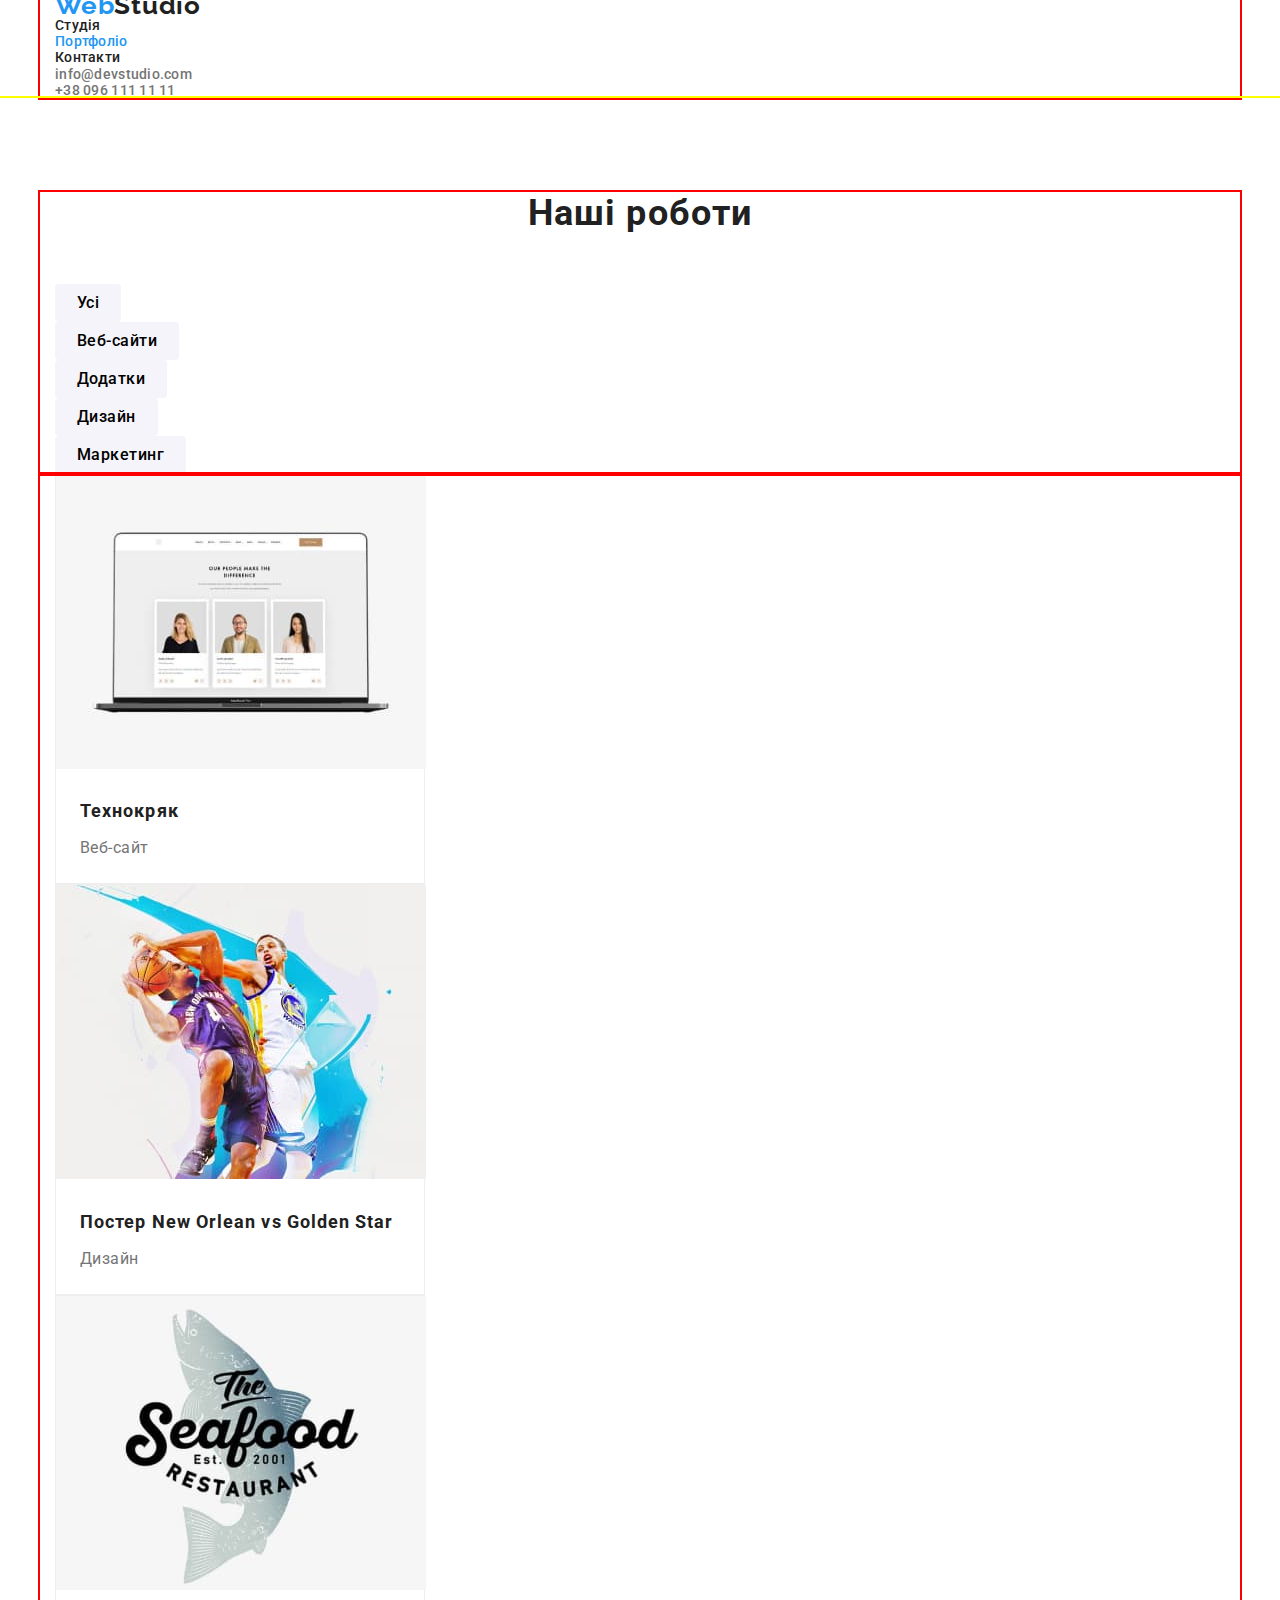
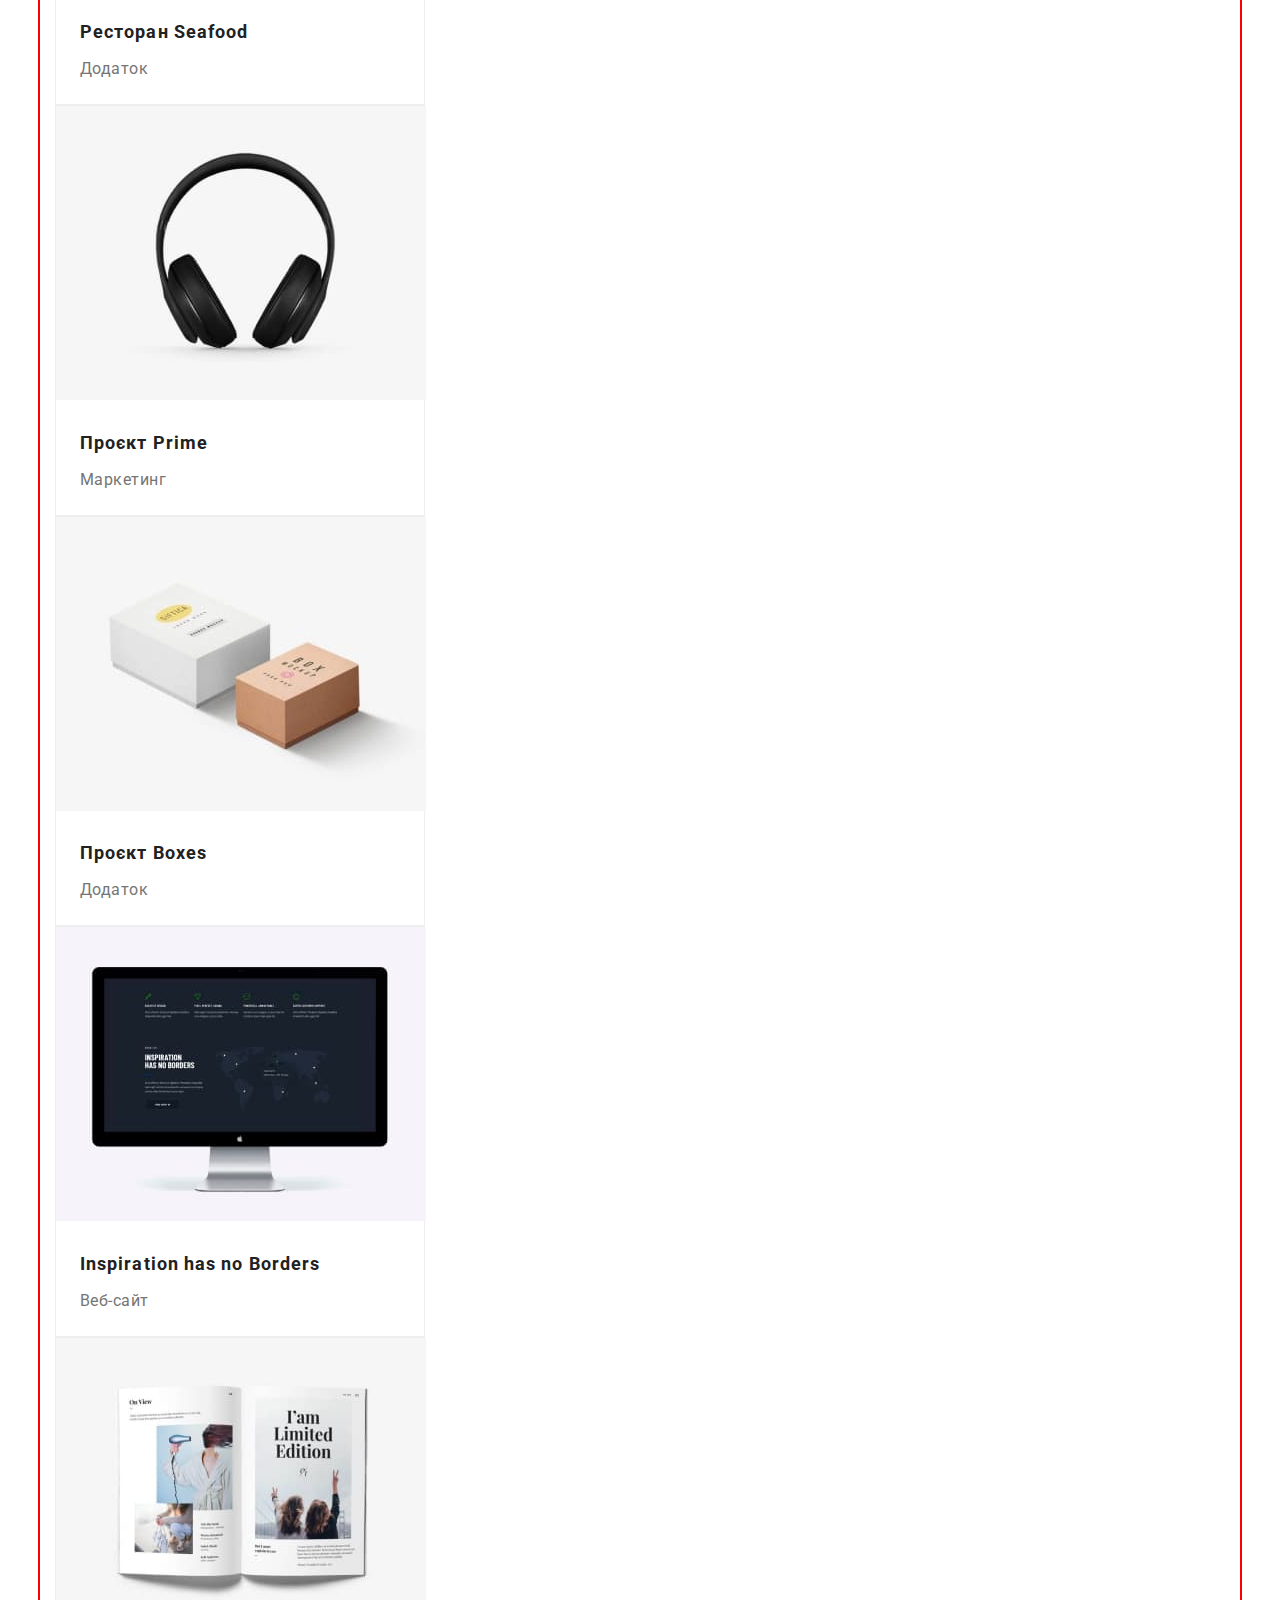
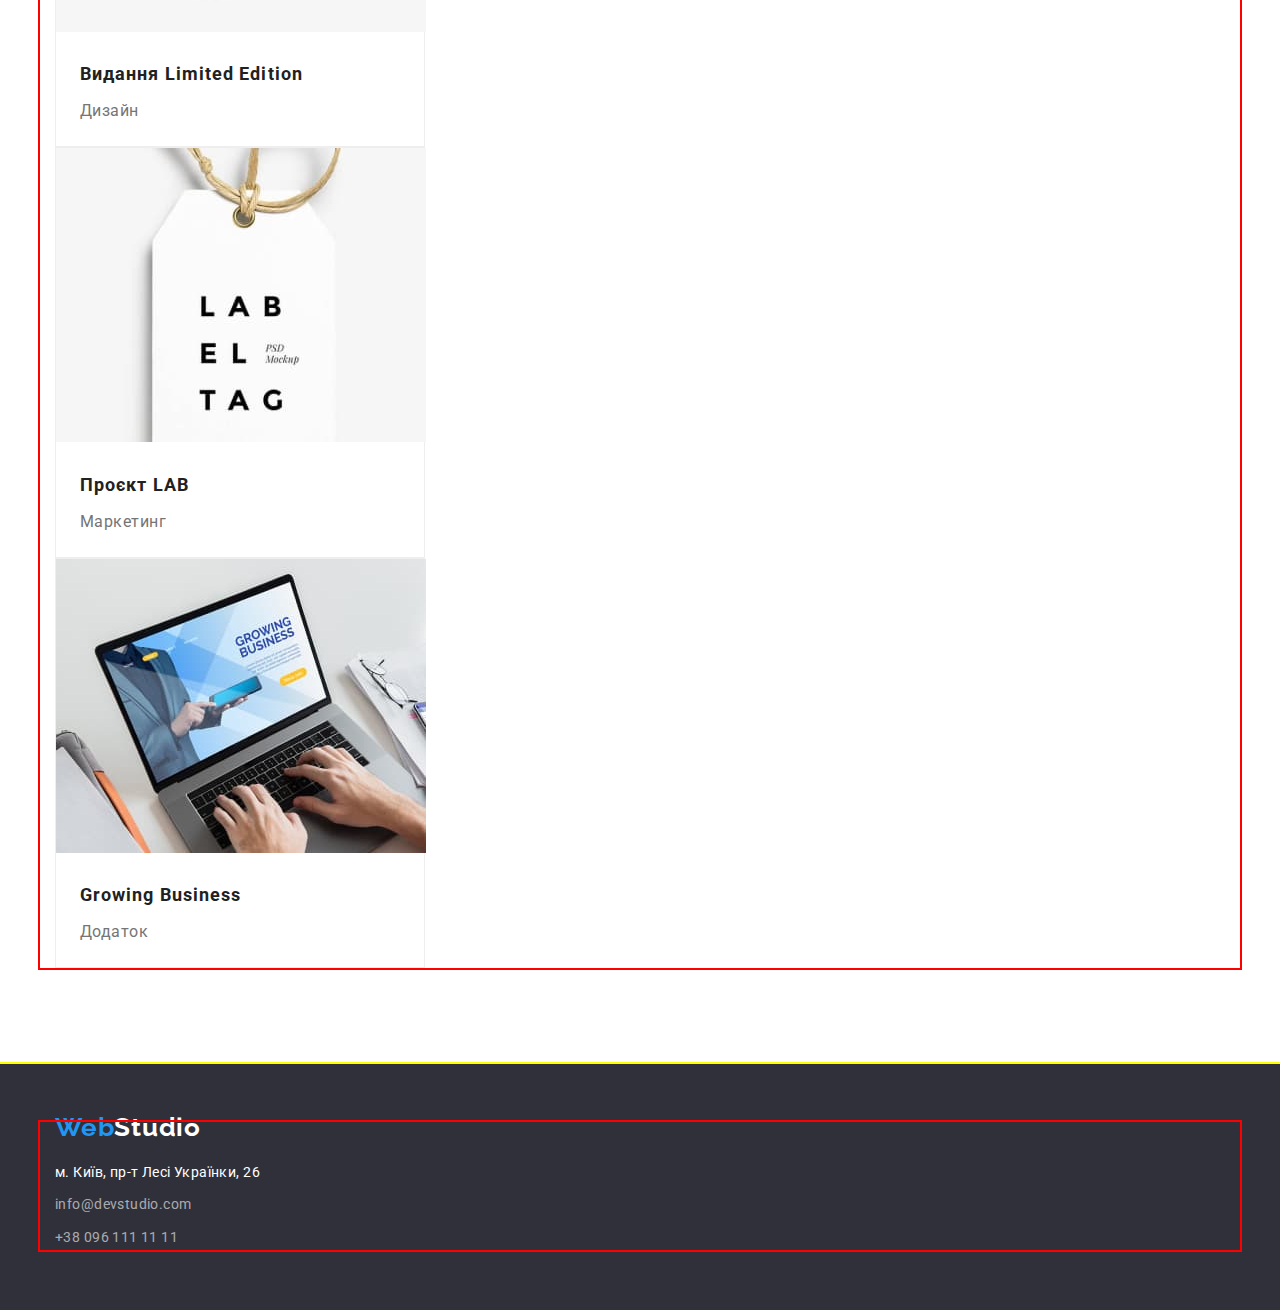
==== portfolio.html @ 29c3d132 "Задає властивості блокової моделі" ====
<!DOCTYPE html>
<html lang="en">
<head>
    <meta charset="UTF-8">
    <meta http-equiv="X-UA-Compatible" content="IE=edge">
    <meta name="viewport" content="width=device-width, initial-scale=1.0">
    <title>Портфолио</title>
    <link rel="preconnect" href="https://fonts.googleapis.com">
    <link rel="preconnect" href="https://fonts.gstatic.com" crossorigin>
    <link href="https://fonts.googleapis.com/css2?family=Raleway:wght@700&family=Roboto:wght@400;500;700;900&display=swap" rel="stylesheet">
    <link rel="stylesheet" href="https://cdn.jsdelivr.net/npm/modern-normalize@1.1.0/modern-normalize.min.css">
    <link rel="stylesheet" href="./css/styles.css">
</head>
<body>

    <!-- Хедер -->
    <header>
        <div class="container">
            <nav>
                <!-- Логоптип -->
                <a href="/" class="logo"><span>Web</span>Studio</a>
    
                <!-- Навігація сайту -->
                <ul class="list nav">
                    <li>
                        <a class="nav-link" href="./index.html">Студія</a>
                    </li>
                    <li>
                        <a class="nav-link current" href="./portfolio.html">Портфоліо</a>
                    </li>
                    <li>
                        <a class="nav-link" href="">Контакти</a>
                    </li>
                </ul>
            </nav>
    
            <!-- Контакти хедер -->
            <ul class="list contacts-header">
                <li>
                    <a class="contacts-link" href="mailto:info@devstudio.com">info@devstudio.com</a>
                </li>
                <li>
                    <a class="contacts-link" href="tel:+380961111111">+38 096 111 11 11</a>
                </li>
            </ul>
        </div>
    
    </header>

    <!-- Головний контент сторінки Портфоліо -->
    <main>
        <section class="section">
            <div class="container">
                <!-- Заголовок, сховати при оформленні -->
                <h1 class="secondary-title">Наші роботи</h1>
                
                <!-- Портфоліо фільтри -->
                <ul class="list portfolio-filters">
                    <li class="filters-item">
                        <button class="button" type="button">Усі</button>
                    </li>
                    <li class="filters-item">
                        <button class="button" type="button">Веб-сайти</button>
                    </li>
                    <li class="filters-item">
                        <button class="button" type="button">Додатки</button>
                    </li>
                    <li class="filters-item">
                        <button class="button" type="button">Дизайн</button>
                    </li>
                    <li class="filters-item">
                        <button class="button" type="button">Маркетинг</button>
                    </li>
                </ul>
            </div>
            
            <div class="container">
                <!-- Портфоліо -->
                <ul class="list portfolio">
                    <li class="item-portfolio">
                        <img src="./images/portfolio-1.jpg" alt="Екран макбук з відкритою сторінкою веб-сайту" width="370">
                        <h2 class="portfolio-title">Технокряк</h2>
                        <p class="portfolio-app">Веб-сайт</p>
                    </li>
                    <li class="item-portfolio">
                        <img src="./images/portfolio-2.jpg" alt="Два баскетболисти в боротьбі за м'яч" width="370">
                        <h2 class="portfolio-title">Постер New Orlean vs Golden Star</h2>
                        <p class="portfolio-app">Дизайн</p>
                    </li>
                    <li class="item-portfolio">
                        <img src="./images/portfolio-3.jpg" alt="Назва ресторану на фоні намальованої риби" width="370">
                        <h2 class="portfolio-title">Ресторан Seafood</h2>
                        <p class="portfolio-app">Додаток</p>
                    </li>
                    <li class="item-portfolio">
                        <img src="./images/portfolio-4.jpg" alt="Повнорозмірні навушники" width="370">
                        <h2 class="portfolio-title">Проєкт Prime</h2>
                        <p class="portfolio-app">Маркетинг</p>
                    </li>
                    <li class="item-portfolio">
                        <img src="./images/portfolio-5.jpg" alt="Дві пакувальні коробочки, одна біла, друга кольору крафтової бумаги"
                            width="370">
                        <h2 class="portfolio-title">Проєкт Boxes</h2>
                        <p class="portfolio-app">Додаток</p>
                    </li>
                    <li class="item-portfolio">
                        <img src="./images/portfolio-6.jpg" alt="Монітор Apple з відкритою сторінкою сайту" width="370">
                        <h2 class="portfolio-title">Inspiration has no Borders</h2>
                        <p class="portfolio-app">Веб-сайт</p>
                    </li>
                    <li class="item-portfolio">
                        <img src="./images/portfolio-7.jpg" alt="Розворот журналу" width="370">
                        <h2 class="portfolio-title">Видання Limited Edition</h2>
                        <p class="portfolio-app">Дизайн</p>
                    </li>
                    <li class="item-portfolio">
                        <img src="./images/portfolio-8.jpg" alt="Бирка крупним планом з назвою проекту" width="370">
                        <h2 class="portfolio-title">Проєкт LAB</h2>
                        <p class="portfolio-app">Маркетинг</p>
                    </li>
                    <li class="item-portfolio">
                        <img src="./images/portfolio-9.jpg" alt="Людина працює за ноутбуком з відкритим додатком" width="370">
                        <h2 class="portfolio-title">Growing Business</h2>
                        <p class="portfolio-app">Додаток</p>
                    </li>
                </ul>
            </div>
        </section>
        
    </main>

    <!-- Футер -->
    <footer class="footer">
        <div class="container">
            <!-- Логоптип -->
            <a href="./index.html" class="logo"><span>Web</span>Studio</a>
    
            <!-- Контакты футер -->
            <address class="contacts-footer">
                <ul class="list">
                    <li>
                        <a class="contacts-link map" href="https://goo.gl/maps/qfrqZfhQBMbcRvhk7" target="_blank"
                            rel="noreferrer noopener nofollow">м. Київ, пр-т Лесі Українки, 26</a>
                    </li>
                    <li>
                        <a class="contacts-link mail" href="mailto:info@devstudio.com">info@devstudio.com</a>
                    </li>
                    <li>
                        <a class="contacts-link" href="tel:+380961111111">+38 096 111 11 11</a>
                    </li>
                </ul>
            </address>
        </div>
    </footer>

    
    
</body>
</html>
---- css/styles.css ----
:root{
    --main-text-color: #212121;
    --secondary-text-color: #757575;
    --link-color: #2196F3;
    --main-white-color: #FFFFFF;
    --background-gray: #F5F4FA; 
}

body{
    color: var(--main-text-color);
    font-family: 'Roboto', sans-serif;
}

.list{
    margin-top: 0;
    margin-bottom: 0;
    padding: 0;
    list-style-type: none;
}

/* Хедер */
.container{
    outline: 2px solid red;

    margin: 0 auto;
    width: 1200px;
    padding: 0 15px;
}

/* Логотип */
.logo{
    color: var(--main-text-color);
    text-decoration: none;
    font-family: 'Raleway';
    font-weight: 700;
    font-size: 26px;
    line-height: 1.19px;
    letter-spacing: 0.03em;
}
.logo>span{
    color: var(--link-color);
}

/* Навігація */
.nav{
    font-weight: 500;
    font-size: 14px;
    line-height: 1.14;
    letter-spacing: 0.02em;
}
.nav-link{
    color: var(--main-text-color);
    text-decoration: none;
}
.nav-link:hover, .nav-link:focus{
    color: var(--link-color);
}
.nav-link.current{
    color: var(--link-color);
}

/* Контакти хедер */
.contacts-header{
    font-weight: 500;
    font-size: 14px;
    line-height: 16px;
    letter-spacing: 0.02em;
}
.contacts-header .contacts-link{
    text-decoration: none;
    color: var(--secondary-text-color);
}

/* Головний контент */
/* Герой */
.section{
    outline: 2px solid yellow;

    padding-top: 94px;
    padding-bottom: 94px;
}
.section.hero{
    text-align: center;
}
.hero-title{
    color: var(--main-white-color);
    background-color: #2F303A;
    font-weight: 900;
    font-size: 44px;
    line-height: 1.36x;
    letter-spacing: 0.06em;
    text-transform: uppercase;

    width: 696px;
    margin: 0 auto 30px;
}
.button{
    background-color: var(--background-gray);
    cursor: pointer;
    border-radius: 4px;
    border: none;
}
.button:hover, .button:focus{
    color: var(--main-white-color);
    background-color: var(--link-color);
}
.hero .button{
    font-weight: 700;
    font-size: 16px;
    line-height: 1.88;
    letter-spacing: 0.06em;

    padding: 10px 32px;
}

/* Наші переваги */

.benefits-title{
    font-size: 14px;
    line-height: 1.14;
    letter-spacing: 0.03em;
    text-transform: uppercase;

    margin: 0 0 10px;
}
.benefits-text{
    color: var(--secondary-text-color);
    font-size: 14px;
    line-height: 1.71;
    letter-spacing: 0.03em;

    margin: 0;
}

/* Чим ми займаємося */
.section.works{
    padding-top: 0;
}

.secondary-title{
    font-size: 36px;
    line-height: 1.17;
    text-align: center;
    letter-spacing: 0.03em;

    margin: 0 0 50px;
}
.item.work{
    padding-bottom: 0;
}

/* Команда */
.section.team{
    text-align: center;
    background-color: var(--background-gray);
}
.item.member{
    background: var(--main-white-color);
    box-shadow: 0px 1px 3px rgba(0, 0, 0, 0.12), 0px 1px 1px rgba(0, 0, 0, 0.14), 0px 2px 1px rgb(0, 0, 0, 0.2);
    border-radius: 0px 0px 4px 4px;
    width: 270px;

    padding-bottom: 30px;
}
.member-foto{
    margin-bottom: 30px;
}

.member-name{
    font-weight: 500;
    font-size: 16px;
    line-height: 1.19;
    letter-spacing: 0.03em;

    margin-top: 0;
    margin-bottom: 10px;
}
.member-profession{
    color: var(--secondary-text-color);
    font-size: 16px;
    line-height: 1.19;
    letter-spacing: 0.03em;

    margin: 0;
}

/* Футер */
.footer{
    background-color: #2F303A;

    padding-top: 60px;
    padding-bottom: 60px;
}
.footer .logo{
    color: var(--main-white-color);
}

/* Контакти футер */
.contacts-footer{
    font-style: normal;
    
    margin-top: 20px;
}
.contacts-footer .contacts-link{
    text-decoration: none;
    color: rgba(255, 255, 255, 0.6);
    font-size: 14px;
    line-height: 1.71;
    letter-spacing: 0.03em;  
}
.contacts-link:hover, .contacts-link:focus {
    color: var(--link-color);
}
.contacts-link.map{
    color: var(--main-white-color);
    font-size: 14px;
    line-height: 1.71;
    letter-spacing: 0.03em;
}
.map:hover, .map:focus{
    color: var(--link-color);
}
.contacts-link.mail{
    display: inline-block;
    margin-top: 9px;
    margin-bottom: 9px;
}

/* Портфоліо */
.portfolio-filters .button{
    font-weight: 500;
    font-size: 16px;
    line-height: 1.62;
    letter-spacing: 0.03em;
    padding: 6px 22px;
}
.item-portfolio{
    border: 1px solid #EEEEEE;
    width: 370px;

    padding-bottom: 20px;
}
.item-portfolio>img{
    margin-bottom: 20px;
}

.portfolio-title{
    font-size: 18px;
    line-height: 2.0;
    letter-spacing: 0.06em;

    margin: 0 0 4px 0;
    padding: 0 24px;
}
.portfolio-app{
    color: var(--secondary-text-color);
    font-size: 16px;
    line-height: 1.88;
    letter-spacing: 0.03em;

    margin: 0;
    padding: 0 24px;
}
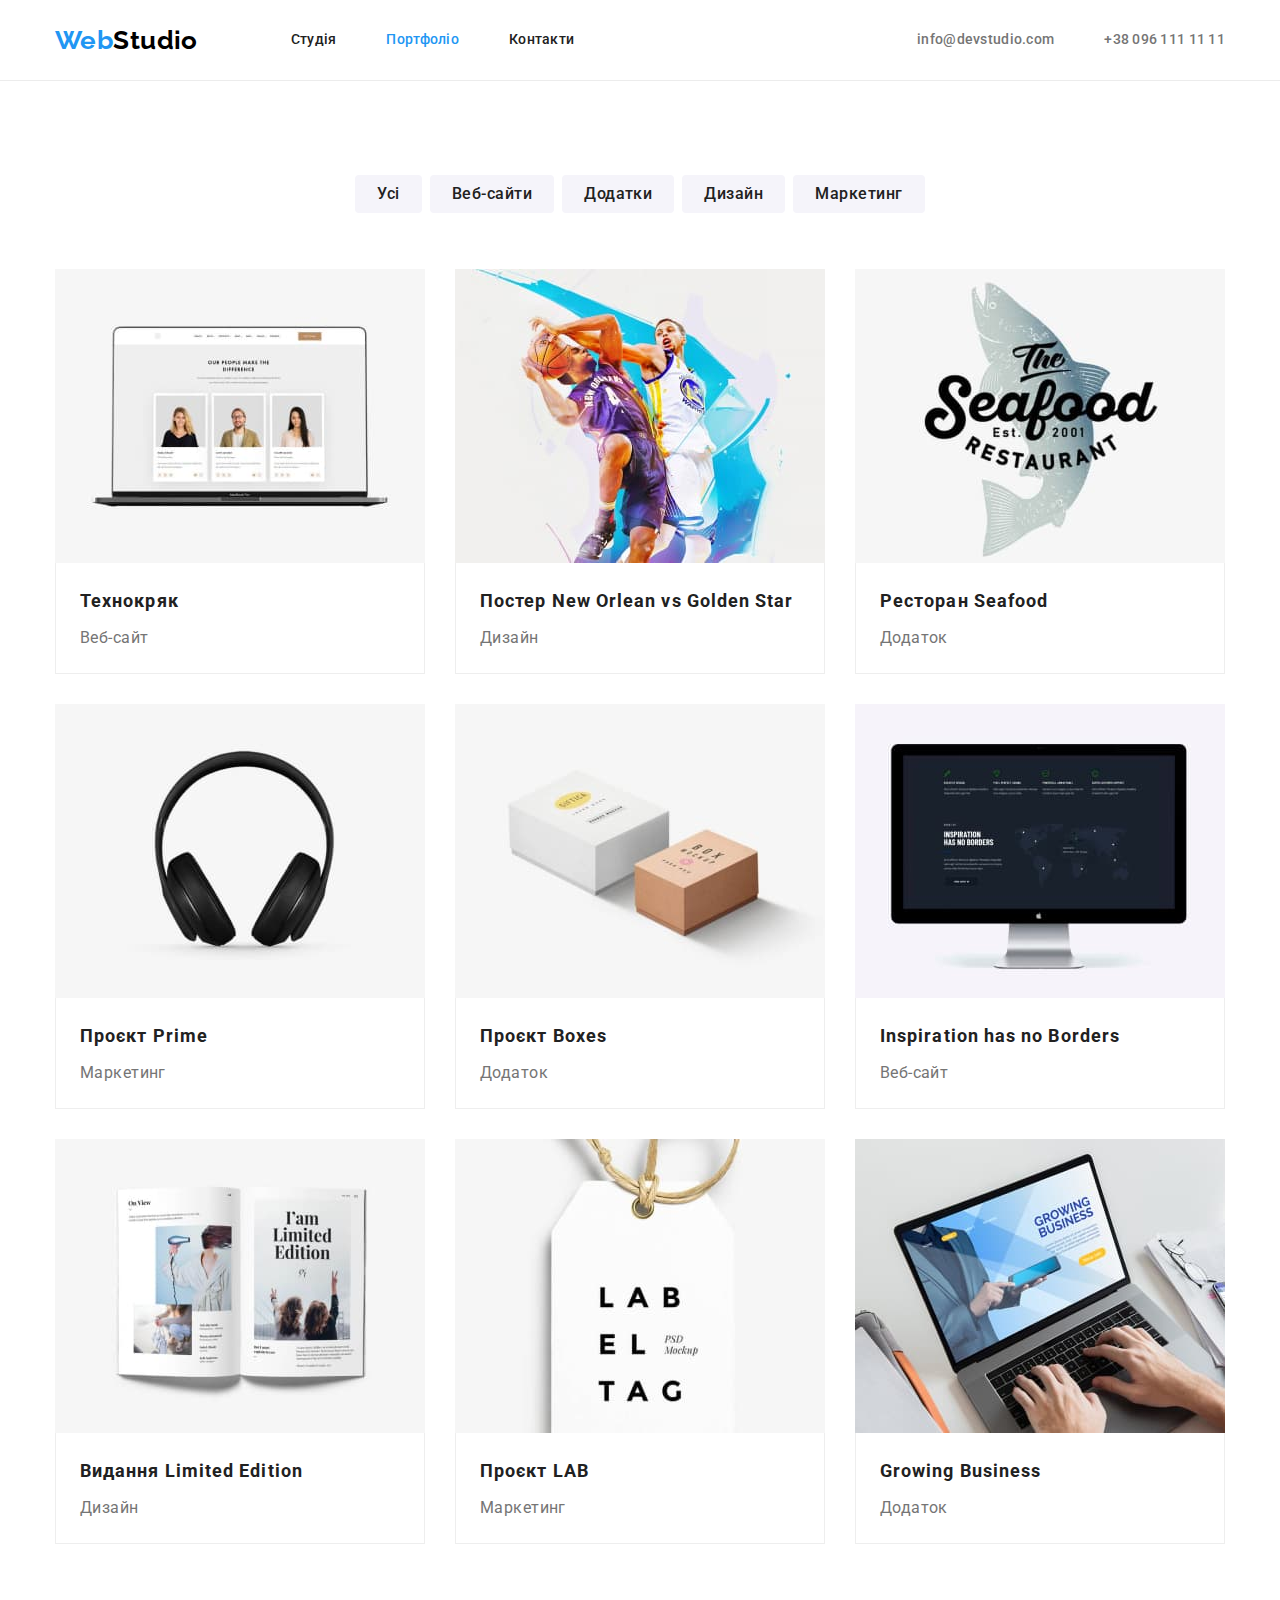
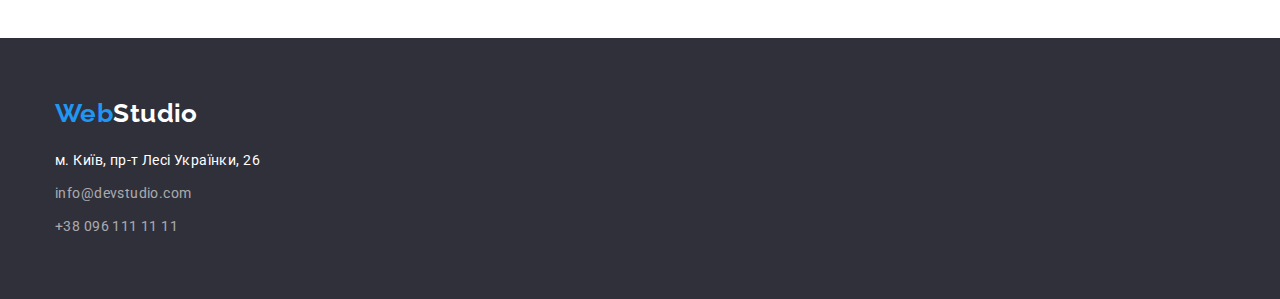
==== commit e50c4db6: "Додає оформлення Flex" ====
--- a/portfolio.html
+++ b/portfolio.html
@@ -1,159 +1,221 @@
 <!DOCTYPE html>
 <html lang="en">
-<head>
-    <meta charset="UTF-8">
-    <meta http-equiv="X-UA-Compatible" content="IE=edge">
-    <meta name="viewport" content="width=device-width, initial-scale=1.0">
+  <head>
+    <meta charset="UTF-8" />
+    <meta http-equiv="X-UA-Compatible" content="IE=edge" />
+    <meta name="viewport" content="width=device-width, initial-scale=1.0" />
     <title>Портфолио</title>
-    <link rel="preconnect" href="https://fonts.googleapis.com">
-    <link rel="preconnect" href="https://fonts.gstatic.com" crossorigin>
-    <link href="https://fonts.googleapis.com/css2?family=Raleway:wght@700&family=Roboto:wght@400;500;700;900&display=swap" rel="stylesheet">
-    <link rel="stylesheet" href="https://cdn.jsdelivr.net/npm/modern-normalize@1.1.0/modern-normalize.min.css">
-    <link rel="stylesheet" href="./css/styles.css">
-</head>
-<body>
-
+    <link rel="preconnect" href="https://fonts.googleapis.com" />
+    <link rel="preconnect" href="https://fonts.gstatic.com" crossorigin />
+    <link
+      href="https://fonts.googleapis.com/css2?family=Raleway:wght@700&family=Roboto:wght@400;500;700;900&display=swap"
+      rel="stylesheet"
+    />
+    <link
+      rel="stylesheet"
+      href="https://cdn.jsdelivr.net/npm/modern-normalize@1.1.0/modern-normalize.min.css"
+    />
+    <link rel="stylesheet" href="./css/styles.css" />
+  </head>
+  <body>
     <!-- Хедер -->
-    <header>
-        <div class="container">
-            <nav>
-                <!-- Логоптип -->
-                <a href="/" class="logo"><span>Web</span>Studio</a>
-    
-                <!-- Навігація сайту -->
-                <ul class="list nav">
-                    <li>
-                        <a class="nav-link" href="./index.html">Студія</a>
-                    </li>
-                    <li>
-                        <a class="nav-link current" href="./portfolio.html">Портфоліо</a>
-                    </li>
-                    <li>
-                        <a class="nav-link" href="">Контакти</a>
-                    </li>
-                </ul>
-            </nav>
-    
-            <!-- Контакти хедер -->
-            <ul class="list contacts-header">
-                <li>
-                    <a class="contacts-link" href="mailto:info@devstudio.com">info@devstudio.com</a>
-                </li>
-                <li>
-                    <a class="contacts-link" href="tel:+380961111111">+38 096 111 11 11</a>
-                </li>
-            </ul>
-        </div>
-    
+    <header class="header">
+      <div class="container main-nav">
+        <nav class="nav">
+          <!-- Логоптип -->
+          <a class="logo" href="/"><span>Web</span>Studio</a>
+
+          <!-- Навігація сайту -->
+          <ul class="list nav">
+            <li class="item">
+              <a class="nav-link" href="./index.html">Студія</a>
+            </li>
+            <li class="item">
+              <a class="nav-link current" href="./portfolio.html">Портфоліо</a>
+            </li>
+            <li class="item">
+              <a class="nav-link" href="">Контакти</a>
+            </li>
+          </ul>
+        </nav>
+
+        <!-- Контакти хедер -->
+        <ul class="list contacts">
+          <li class="item">
+            <a class="contacts-link" href="mailto:info@devstudio.com">info@devstudio.com</a>
+          </li>
+          <li class="item">
+            <a class="contacts-link" href="tel:+380961111111">+38 096 111 11 11</a>
+          </li>
+        </ul>
+      </div>
     </header>
 
     <!-- Головний контент сторінки Портфоліо -->
     <main>
-        <section class="section">
-            <div class="container">
-                <!-- Заголовок, сховати при оформленні -->
-                <h1 class="secondary-title">Наші роботи</h1>
-                
-                <!-- Портфоліо фільтри -->
-                <ul class="list portfolio-filters">
-                    <li class="filters-item">
-                        <button class="button" type="button">Усі</button>
-                    </li>
-                    <li class="filters-item">
-                        <button class="button" type="button">Веб-сайти</button>
-                    </li>
-                    <li class="filters-item">
-                        <button class="button" type="button">Додатки</button>
-                    </li>
-                    <li class="filters-item">
-                        <button class="button" type="button">Дизайн</button>
-                    </li>
-                    <li class="filters-item">
-                        <button class="button" type="button">Маркетинг</button>
-                    </li>
-                </ul>
-            </div>
-            
-            <div class="container">
-                <!-- Портфоліо -->
-                <ul class="list portfolio">
-                    <li class="item-portfolio">
-                        <img src="./images/portfolio-1.jpg" alt="Екран макбук з відкритою сторінкою веб-сайту" width="370">
-                        <h2 class="portfolio-title">Технокряк</h2>
-                        <p class="portfolio-app">Веб-сайт</p>
-                    </li>
-                    <li class="item-portfolio">
-                        <img src="./images/portfolio-2.jpg" alt="Два баскетболисти в боротьбі за м'яч" width="370">
-                        <h2 class="portfolio-title">Постер New Orlean vs Golden Star</h2>
-                        <p class="portfolio-app">Дизайн</p>
-                    </li>
-                    <li class="item-portfolio">
-                        <img src="./images/portfolio-3.jpg" alt="Назва ресторану на фоні намальованої риби" width="370">
-                        <h2 class="portfolio-title">Ресторан Seafood</h2>
-                        <p class="portfolio-app">Додаток</p>
-                    </li>
-                    <li class="item-portfolio">
-                        <img src="./images/portfolio-4.jpg" alt="Повнорозмірні навушники" width="370">
-                        <h2 class="portfolio-title">Проєкт Prime</h2>
-                        <p class="portfolio-app">Маркетинг</p>
-                    </li>
-                    <li class="item-portfolio">
-                        <img src="./images/portfolio-5.jpg" alt="Дві пакувальні коробочки, одна біла, друга кольору крафтової бумаги"
-                            width="370">
-                        <h2 class="portfolio-title">Проєкт Boxes</h2>
-                        <p class="portfolio-app">Додаток</p>
-                    </li>
-                    <li class="item-portfolio">
-                        <img src="./images/portfolio-6.jpg" alt="Монітор Apple з відкритою сторінкою сайту" width="370">
-                        <h2 class="portfolio-title">Inspiration has no Borders</h2>
-                        <p class="portfolio-app">Веб-сайт</p>
-                    </li>
-                    <li class="item-portfolio">
-                        <img src="./images/portfolio-7.jpg" alt="Розворот журналу" width="370">
-                        <h2 class="portfolio-title">Видання Limited Edition</h2>
-                        <p class="portfolio-app">Дизайн</p>
-                    </li>
-                    <li class="item-portfolio">
-                        <img src="./images/portfolio-8.jpg" alt="Бирка крупним планом з назвою проекту" width="370">
-                        <h2 class="portfolio-title">Проєкт LAB</h2>
-                        <p class="portfolio-app">Маркетинг</p>
-                    </li>
-                    <li class="item-portfolio">
-                        <img src="./images/portfolio-9.jpg" alt="Людина працює за ноутбуком з відкритим додатком" width="370">
-                        <h2 class="portfolio-title">Growing Business</h2>
-                        <p class="portfolio-app">Додаток</p>
-                    </li>
-                </ul>
-            </div>
-        </section>
-        
+      <section class="section">
+        <div class="container">
+          <!-- Заголовок, сховати при оформленні -->
+          <h1 class="visually-hidden">Наші роботи</h1>
+
+          <!-- Портфоліо фільтри -->
+          <ul class="list filters">
+            <li class="item-filters">
+              <button class="filters-button" type="button">Усі</button>
+            </li>
+
+            <li class="item-filters">
+              <button class="filters-button" type="button">Веб-сайти</button>
+            </li>
+
+            <li class="item-filters">
+              <button class="filters-button" type="button">Додатки</button>
+            </li>
+
+            <li class="item-filters">
+              <button class="filters-button" type="button">Дизайн</button>
+            </li>
+
+            <li class="item-filters">
+              <button class="filters-button" type="button">Маркетинг</button>
+            </li>
+          </ul>
+        </div>
+
+        <div class="container">
+          <!-- Портфоліо -->
+          <ul class="list portfolio">
+            <li class="item-portfolio">
+              <img
+                src="./images/portfolio-1.jpg"
+                alt="Екран макбук з відкритою сторінкою веб-сайту"
+                width="370"
+              />
+              <div class="portfolio-content">
+                <h2 class="portfolio-title">Технокряк</h2>
+                <p class="portfolio-app">Веб-сайт</p>
+              </div>
+            </li>
+
+            <li class="item-portfolio">
+              <img
+                src="./images/portfolio-2.jpg"
+                alt="Два баскетболисти в боротьбі за м'яч"
+                width="370"
+              />
+              <div class="portfolio-content">
+                <h2 class="portfolio-title">Постер New Orlean vs Golden Star</h2>
+                <p class="portfolio-app">Дизайн</p>
+              </div>
+            </li>
+
+            <li class="item-portfolio">
+              <img
+                src="./images/portfolio-3.jpg"
+                alt="Назва ресторану на фоні намальованої риби"
+                width="370"
+              />
+              <div class="portfolio-content">
+                <h2 class="portfolio-title">Ресторан Seafood</h2>
+                <p class="portfolio-app">Додаток</p>
+              </div>
+            </li>
+
+            <li class="item-portfolio">
+              <img src="./images/portfolio-4.jpg" alt="Повнорозмірні навушники" width="370" />
+              <div class="portfolio-content">
+                <h2 class="portfolio-title">Проєкт Prime</h2>
+                <p class="portfolio-app">Маркетинг</p>
+              </div>
+            </li>
+
+            <li class="item-portfolio">
+              <img
+                src="./images/portfolio-5.jpg"
+                alt="Дві пакувальні коробочки, одна біла, друга кольору крафтової бумаги"
+                width="370"
+              />
+              <div class="portfolio-content">
+                <h2 class="portfolio-title">Проєкт Boxes</h2>
+                <p class="portfolio-app">Додаток</p>
+              </div>
+            </li>
+
+            <li class="item-portfolio">
+              <img
+                src="./images/portfolio-6.jpg"
+                alt="Монітор Apple з відкритою сторінкою сайту"
+                width="370"
+              />
+              <div class="portfolio-content">
+                <h2 class="portfolio-title">Inspiration has no Borders</h2>
+                <p class="portfolio-app">Веб-сайт</p>
+              </div>
+            </li>
+
+            <li class="item-portfolio">
+              <img src="./images/portfolio-7.jpg" alt="Розворот журналу" width="370" />
+              <div class="portfolio-content">
+                <h2 class="portfolio-title">Видання Limited Edition</h2>
+                <p class="portfolio-app">Дизайн</p>
+              </div>
+            </li>
+
+            <li class="item-portfolio">
+              <img
+                src="./images/portfolio-8.jpg"
+                alt="Бирка крупним планом з назвою проекту"
+                width="370"
+              />
+              <div class="portfolio-content">
+                <h2 class="portfolio-title">Проєкт LAB</h2>
+                <p class="portfolio-app">Маркетинг</p>
+              </div>
+            </li>
+
+            <li class="item-portfolio">
+              <img
+                src="./images/portfolio-9.jpg"
+                alt="Людина працює за ноутбуком з відкритим додатком"
+                width="370"
+              />
+              <div class="portfolio-content">
+                <h2 class="portfolio-title">Growing Business</h2>
+                <p class="portfolio-app">Додаток</p>
+              </div>
+            </li>
+          </ul>
+        </div>
+      </section>
     </main>
 
     <!-- Футер -->
     <footer class="footer">
-        <div class="container">
-            <!-- Логоптип -->
-            <a href="./index.html" class="logo"><span>Web</span>Studio</a>
-    
-            <!-- Контакты футер -->
-            <address class="contacts-footer">
-                <ul class="list">
-                    <li>
-                        <a class="contacts-link map" href="https://goo.gl/maps/qfrqZfhQBMbcRvhk7" target="_blank"
-                            rel="noreferrer noopener nofollow">м. Київ, пр-т Лесі Українки, 26</a>
-                    </li>
-                    <li>
-                        <a class="contacts-link mail" href="mailto:info@devstudio.com">info@devstudio.com</a>
-                    </li>
-                    <li>
-                        <a class="contacts-link" href="tel:+380961111111">+38 096 111 11 11</a>
-                    </li>
-                </ul>
-            </address>
-        </div>
+      <div class="container">
+        <!-- Логоптип -->
+        <a href="./index.html" class="logo"><span>Web</span>Studio</a>
+
+        <!-- Контакты футер -->
+        <address class="contacts-footer">
+          <ul class="list">
+            <li>
+              <a
+                class="contacts-link map"
+                href="https://goo.gl/maps/qfrqZfhQBMbcRvhk7"
+                target="_blank"
+                rel="noreferrer noopener nofollow"
+                >м. Київ, пр-т Лесі Українки, 26</a
+              >
+            </li>
+            <li>
+              <a class="contacts-link mail" href="mailto:info@devstudio.com">info@devstudio.com</a>
+            </li>
+            <li>
+              <a class="contacts-link" href="tel:+380961111111">+38 096 111 11 11</a>
+            </li>
+          </ul>
+        </address>
+      </div>
     </footer>
-
-    
-    
-</body>
-</html>+  </body>
+</html>
--- a/css/styles.css
+++ b/css/styles.css
@@ -1,264 +1,354 @@
-:root{
-    --main-text-color: #212121;
-    --secondary-text-color: #757575;
-    --link-color: #2196F3;
-    --main-white-color: #FFFFFF;
-    --background-gray: #F5F4FA; 
-}
-
-body{
-    color: var(--main-text-color);
-    font-family: 'Roboto', sans-serif;
-}
-
-.list{
-    margin-top: 0;
-    margin-bottom: 0;
-    padding: 0;
-    list-style-type: none;
+:root {
+  --main-text-color: #212121;
+  --secondary-text-color: #757575;
+  --link-color: #2196f3;
+  --main-white-color: #ffffff;
+  --background-gray: #f5f4fa;
+  --button-hover: #188ce8;
+  --card-gap: 30px;
+}
+
+body {
+  color: var(--main-text-color);
+  background-color: var(--main-white-color);
+  font-family: 'Roboto', sans-serif;
+  font-size: 14px;
+  letter-spacing: 0.03em;
+}
+
+h1,
+h2,
+h3,
+p {
+  margin: 0;
+}
+
+img {
+  display: block;
+  max-width: 100%;
+}
+
+.list {
+  list-style-type: none;
+
+  margin: 0;
+  padding: 0;
 }
 
 /* Хедер */
-.container{
-    outline: 2px solid red;
-
-    margin: 0 auto;
-    width: 1200px;
-    padding: 0 15px;
+.header {
+  border-bottom: 1px solid #ececec;
+}
+.container {
+  /* outline: 2px solid red; */
+
+  width: 1200px;
+  margin-left: auto;
+  margin-right: auto;
+  padding-left: 15px;
+  padding-right: 15px;
+}
+.main-nav {
+  display: flex;
+  align-items: center;
+}
+
+.nav {
+  font-weight: 500;
+  line-height: 1.14;
+
+  display: flex;
+  align-items: center;
 }
 
 /* Логотип */
-.logo{
-    color: var(--main-text-color);
-    text-decoration: none;
-    font-family: 'Raleway';
-    font-weight: 700;
-    font-size: 26px;
-    line-height: 1.19px;
-    letter-spacing: 0.03em;
-}
-.logo>span{
-    color: var(--link-color);
+.logo {
+  color: #000000;
+  text-decoration: none;
+  font-family: 'Raleway';
+  font-weight: 700;
+  font-size: 26px;
+  line-height: 1.19;
+}
+.logo > span {
+  color: var(--link-color);
 }
 
 /* Навігація */
-.nav{
-    font-weight: 500;
-    font-size: 14px;
-    line-height: 1.14;
-    letter-spacing: 0.02em;
-}
-.nav-link{
-    color: var(--main-text-color);
-    text-decoration: none;
-}
-.nav-link:hover, .nav-link:focus{
-    color: var(--link-color);
-}
-.nav-link.current{
-    color: var(--link-color);
+.nav .list {
+  letter-spacing: 0.02em;
+
+  display: flex;
+  margin-left: 93px;
+}
+.nav .item:not(:last-child) {
+  margin-right: 50px;
+}
+.nav-link {
+  color: currentColor;
+  text-decoration: none;
+
+  display: block;
+  padding-top: 32px;
+  padding-bottom: 32px;
+}
+.nav-link:hover,
+.nav-link:focus {
+  color: var(--link-color);
+}
+.nav-link.current {
+  color: var(--link-color);
 }
 
 /* Контакти хедер */
-.contacts-header{
-    font-weight: 500;
-    font-size: 14px;
-    line-height: 16px;
-    letter-spacing: 0.02em;
-}
-.contacts-header .contacts-link{
-    text-decoration: none;
-    color: var(--secondary-text-color);
+.header .contacts {
+  font-weight: 500;
+  line-height: 1.14;
+  letter-spacing: 0.02em;
+
+  display: flex;
+  margin-left: auto;
+}
+.contacts .item:not(:last-child) {
+  margin-right: 50px;
+}
+.contacts-link {
+  text-decoration: none;
+  color: var(--secondary-text-color);
 }
 
 /* Головний контент */
 /* Герой */
-.section{
-    outline: 2px solid yellow;
-
-    padding-top: 94px;
-    padding-bottom: 94px;
-}
-.section.hero{
-    text-align: center;
-}
-.hero-title{
-    color: var(--main-white-color);
+.section {
+  /* outline: 2px solid yellow; */
+
+  padding-top: 94px;
+  padding-bottom: 94px;
+}
+.section.hero {
     background-color: #2F303A;
-    font-weight: 900;
-    font-size: 44px;
-    line-height: 1.36x;
-    letter-spacing: 0.06em;
-    text-transform: uppercase;
-
-    width: 696px;
-    margin: 0 auto 30px;
-}
-.button{
-    background-color: var(--background-gray);
-    cursor: pointer;
+  text-align: center;
+}
+.hero-title {
+  color: var(--main-white-color);
+  font-weight: 900;
+  font-size: 44px;
+  line-height: 1.36x;
+  letter-spacing: 0.06em;
+  text-transform: uppercase;
+
+  width: 696px;
+  margin: auto;
+  margin-bottom: 30px;
+}
+.hero-button {
+  font-family: inherit;
+  color: var(--main-white-color);
+  background-color: var(--link-color);
+  font-weight: 700;
+  font-size: 16px;
+  line-height: 1.88;
+  letter-spacing: 0.06em;
+  cursor: pointer;
+  box-shadow: 0px 4px 4px rgba(0, 0, 0, 0.15);
+  border: none;
+  border-radius: 4px;
+
+  padding: 10px 32px;
+}
+.hero-button:hover,
+.hero-button:focus {
+  background-color: var(--button-hover);
+}
+
+/* Наші переваги */
+
+.visually-hidden {
+  position: absolute;
+  width: 1px;
+  height: 1px;
+  margin: -1px;
+  border: 0;
+  padding: 0;
+
+  white-space: nowrap;
+  clip-path: inset(100%);
+  clip: rect(0 0 0 0);
+  overflow: hidden;
+}
+.benefits {
+  display: flex;
+  /* justify-content: space-between; */
+  margin-right: calc(-1 * var(--card-gap));
+}
+.benefits > .item {
+  /* flex-basis: 270px; */
+  flex-basis: calc(100% / 4 - var(--card-gap));
+  margin-right: var(--card-gap);
+}
+.benefits-title {
+  font-size: 14px;
+  line-height: 1.14;
+  text-transform: uppercase;
+
+  margin-bottom: 10px;
+}
+.benefits-text {
+  color: var(--secondary-text-color);
+  line-height: 1.71;
+}
+
+/* Чим ми займаємося */
+.main-work {
+  padding-top: 0;
+}
+
+.secondary-title {
+  font-size: 36px;
+  line-height: 1.17;
+  text-align: center;
+
+  margin-bottom: 50px;
+}
+.works {
+  display: flex;
+  margin-right: calc(-1 * var(--card-gap));
+  /* justify-content: space-between; */
+}
+.item-works {
+  flex-basis: calc(100% / 3 - var(--card-gap));
+  margin-right: var(--card-gap);
+}
+
+/* Команда */
+.main-team {
+  text-align: center;
+  background-color: var(--background-gray);
+}
+.team {
+  display: flex;
+  margin-right: calc(-1 * var(--card-gap));
+}
+.item-team {
+  background: var(--main-white-color);
+  box-shadow: 0px 1px 3px rgba(0, 0, 0, 0.12), 0px 1px 1px rgba(0, 0, 0, 0.14),
+    0px 2px 1px rgb(0, 0, 0, 0.2);
+  border-radius: 0px 0px 4px 4px;
+
+  flex-basis: calc(100% / 4 - var(--card-gap));
+  margin-right: var(--card-gap);
+  padding-bottom: var(--card-gap);
+}
+.member-foto {
+  margin-bottom: var(--card-gap);
+}
+.member-name {
+  font-weight: 500;
+  font-size: 16px;
+  line-height: 1.19;
+
+  margin-bottom: 10px;
+}
+.member-profession {
+  color: var(--secondary-text-color);
+  font-size: 16px;
+  line-height: 1.19;
+}
+
+/* Футер */
+.footer {
+  background-color: #2f303a;
+
+  padding-top: 60px;
+  padding-bottom: 60px;
+}
+.footer .logo {
+  color: var(--main-white-color);
+}
+
+/* Контакти футер */
+.contacts-footer {
+  font-style: normal;
+
+  margin-top: 20px;
+}
+.contacts-footer .contacts-link {
+  text-decoration: none;
+  color: rgba(255, 255, 255, 0.6);
+  line-height: 1.71;
+}
+.contacts-link.map {
+  color: var(--main-white-color);
+  line-height: 1.71;
+}
+.contacts-link:hover,
+.contacts-link:focus {
+  color: var(--link-color);
+}
+.contacts-link.mail {
+  display: inline-block;
+  margin-top: 9px;
+  margin-bottom: 9px;
+}
+
+/* Портфоліо */
+/* Фільтри навігації */
+.filters {
+  display: flex;
+  justify-content: center;
+  margin-bottom: 56px;
+}
+.item-filters:not(:last-child) {
+  margin-right: 8px;
+}
+.filters-button {
+  color: var(--main-text-color);
+  background-color: var(--background-gray);
+  font-family: inherit;
+  font-weight: 500;
+  font-size: 16px;
+  line-height: 1.62;
+  letter-spacing: 0.03em;
+  border: none;
+  border-radius: 4px;
+  cursor: pointer;
+
+  padding: 6px 22px;
+}
+.filters-button:hover, .filters-button:focus{
+  color: var(--main-white-color);
+  background-color: var(--link-color);
+  box-shadow: 0px 3px 1px rgba(0, 0, 0, 0.1), 0px 1px 2px rgba(0, 0, 0, 0.08), 0px 2px 2px rgba(0, 0, 0, 0.12);
     border-radius: 4px;
-    border: none;
-}
-.button:hover, .button:focus{
-    color: var(--main-white-color);
-    background-color: var(--link-color);
-}
-.hero .button{
-    font-weight: 700;
-    font-size: 16px;
-    line-height: 1.88;
-    letter-spacing: 0.06em;
-
-    padding: 10px 32px;
-}
-
-/* Наші переваги */
-
-.benefits-title{
-    font-size: 14px;
-    line-height: 1.14;
-    letter-spacing: 0.03em;
-    text-transform: uppercase;
-
-    margin: 0 0 10px;
-}
-.benefits-text{
-    color: var(--secondary-text-color);
-    font-size: 14px;
-    line-height: 1.71;
-    letter-spacing: 0.03em;
-
-    margin: 0;
-}
-
-/* Чим ми займаємося */
-.section.works{
-    padding-top: 0;
-}
-
-.secondary-title{
-    font-size: 36px;
-    line-height: 1.17;
-    text-align: center;
-    letter-spacing: 0.03em;
-
-    margin: 0 0 50px;
-}
-.item.work{
-    padding-bottom: 0;
-}
-
-/* Команда */
-.section.team{
-    text-align: center;
-    background-color: var(--background-gray);
-}
-.item.member{
-    background: var(--main-white-color);
-    box-shadow: 0px 1px 3px rgba(0, 0, 0, 0.12), 0px 1px 1px rgba(0, 0, 0, 0.14), 0px 2px 1px rgb(0, 0, 0, 0.2);
-    border-radius: 0px 0px 4px 4px;
-    width: 270px;
-
-    padding-bottom: 30px;
-}
-.member-foto{
-    margin-bottom: 30px;
-}
-
-.member-name{
-    font-weight: 500;
-    font-size: 16px;
-    line-height: 1.19;
-    letter-spacing: 0.03em;
-
-    margin-top: 0;
-    margin-bottom: 10px;
-}
-.member-profession{
-    color: var(--secondary-text-color);
-    font-size: 16px;
-    line-height: 1.19;
-    letter-spacing: 0.03em;
-
-    margin: 0;
-}
-
-/* Футер */
-.footer{
-    background-color: #2F303A;
-
-    padding-top: 60px;
-    padding-bottom: 60px;
-}
-.footer .logo{
-    color: var(--main-white-color);
-}
-
-/* Контакти футер */
-.contacts-footer{
-    font-style: normal;
-    
-    margin-top: 20px;
-}
-.contacts-footer .contacts-link{
-    text-decoration: none;
-    color: rgba(255, 255, 255, 0.6);
-    font-size: 14px;
-    line-height: 1.71;
-    letter-spacing: 0.03em;  
-}
-.contacts-link:hover, .contacts-link:focus {
-    color: var(--link-color);
-}
-.contacts-link.map{
-    color: var(--main-white-color);
-    font-size: 14px;
-    line-height: 1.71;
-    letter-spacing: 0.03em;
-}
-.map:hover, .map:focus{
-    color: var(--link-color);
-}
-.contacts-link.mail{
-    display: inline-block;
-    margin-top: 9px;
-    margin-bottom: 9px;
-}
-
-/* Портфоліо */
-.portfolio-filters .button{
-    font-weight: 500;
-    font-size: 16px;
-    line-height: 1.62;
-    letter-spacing: 0.03em;
-    padding: 6px 22px;
-}
-.item-portfolio{
-    border: 1px solid #EEEEEE;
-    width: 370px;
-
-    padding-bottom: 20px;
-}
-.item-portfolio>img{
-    margin-bottom: 20px;
-}
-
-.portfolio-title{
-    font-size: 18px;
-    line-height: 2.0;
-    letter-spacing: 0.06em;
-
-    margin: 0 0 4px 0;
-    padding: 0 24px;
-}
-.portfolio-app{
-    color: var(--secondary-text-color);
-    font-size: 16px;
-    line-height: 1.88;
-    letter-spacing: 0.03em;
-
-    margin: 0;
-    padding: 0 24px;
-}
-
+}
+
+/* Приклади робіт */
+.portfolio {
+  display: flex;
+  flex-wrap: wrap;
+  margin-right: calc(-1 * var(--card-gap));
+  margin-bottom: calc(-1 * var(--card-gap));
+}
+.item-portfolio {
+  flex-basis: calc(100% / 3 - var(--card-gap));
+  margin-right: var(--card-gap);
+  margin-bottom: var(--card-gap);
+}
+.portfolio-content {
+  border: 1px solid #eeeeee;
+  border-top: none;
+
+  padding: 20px 24px;
+}
+.portfolio-title {
+  font-size: 18px;
+  line-height: 2;
+  letter-spacing: 0.06em;
+
+  margin-bottom: 4px;
+}
+.portfolio-app {
+  color: var(--secondary-text-color);
+  font-size: 16px;
+  line-height: 1.88;
+}
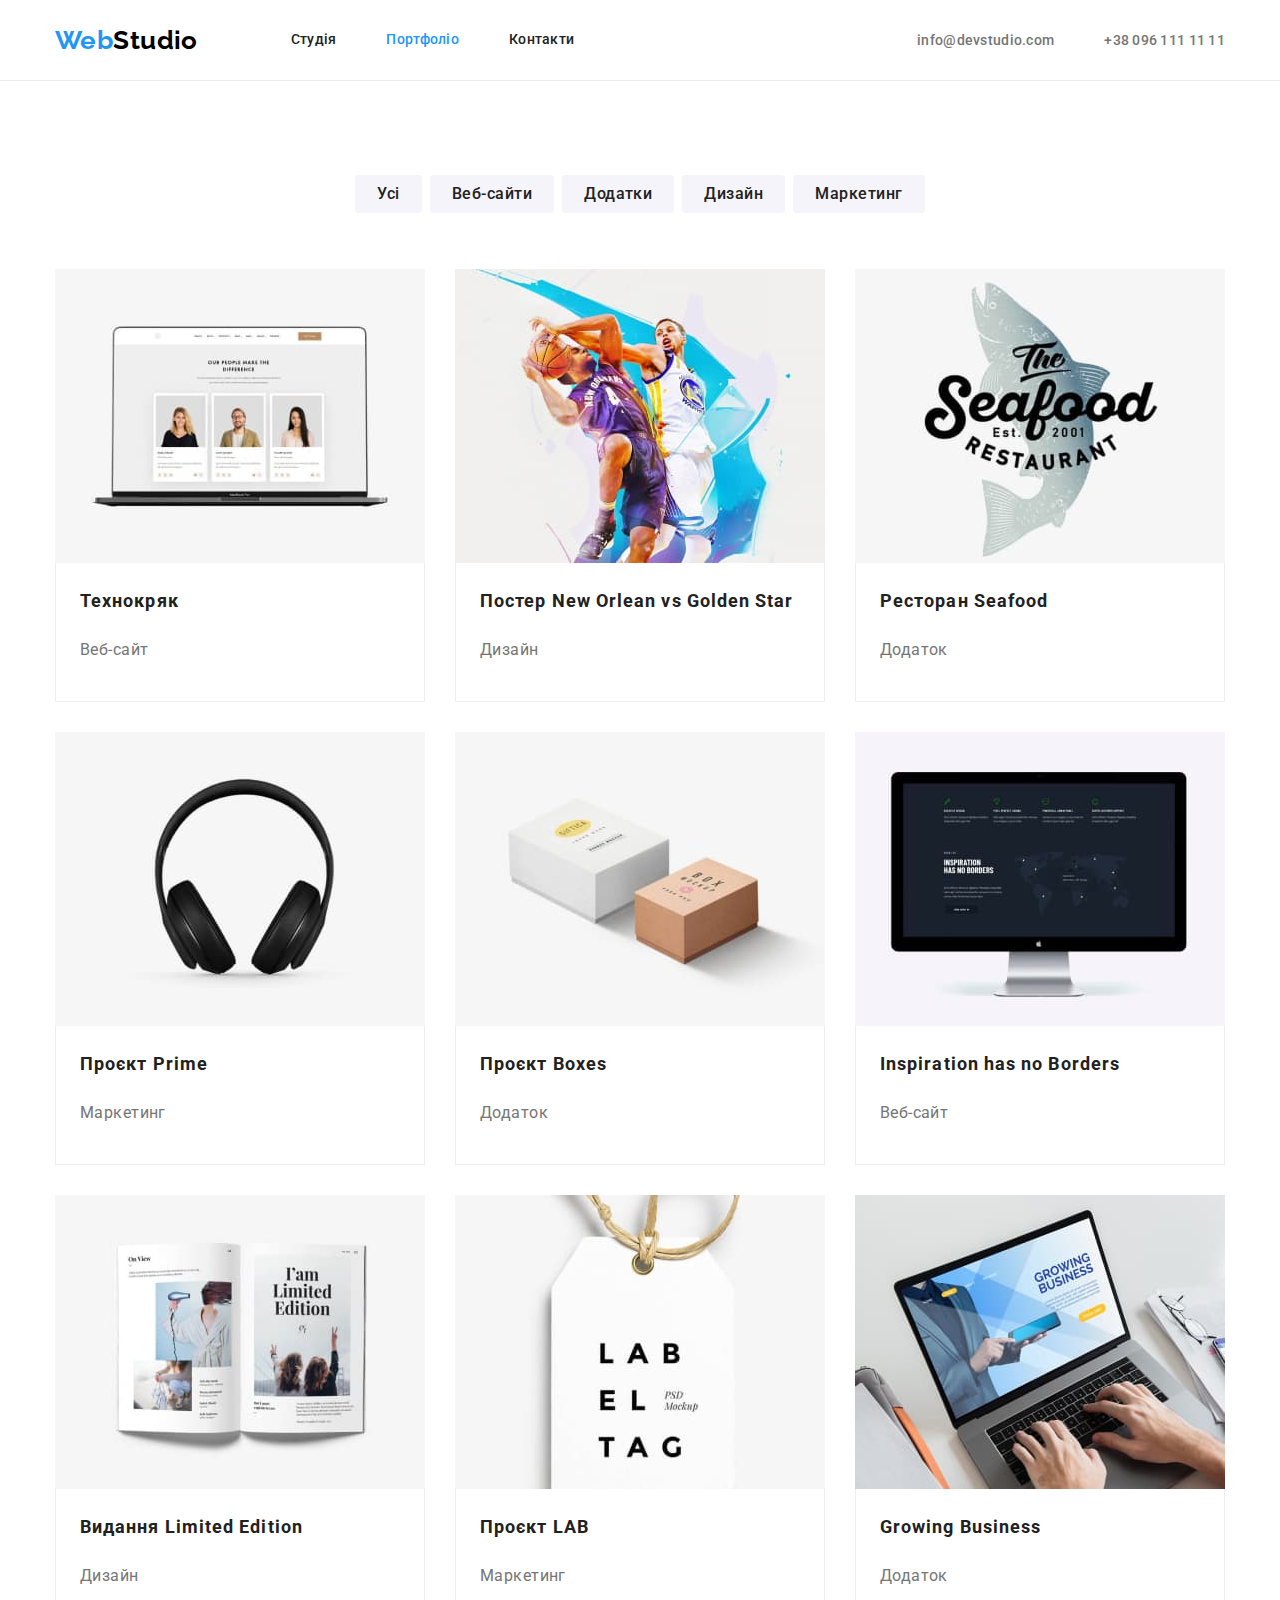
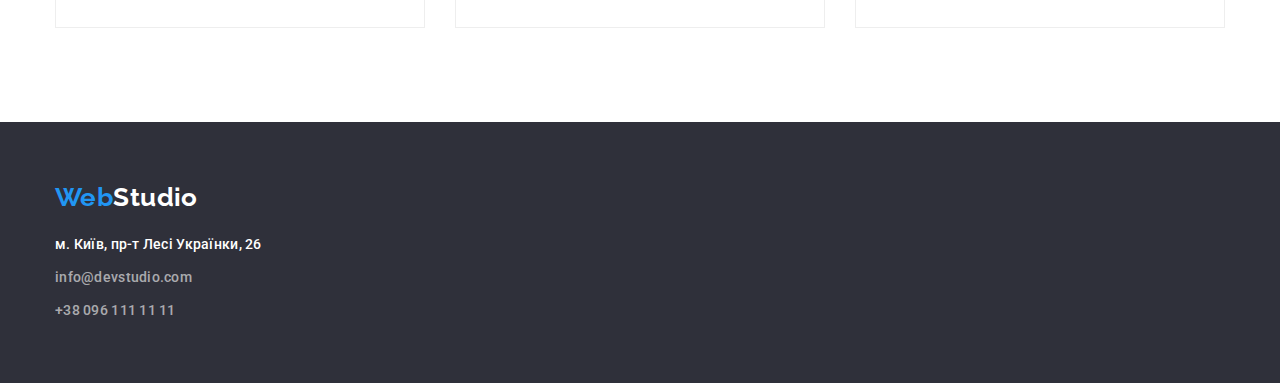
==== commit c567ad73: "Виправляє зауваження" ====
--- a/portfolio.html
+++ b/portfolio.html
@@ -61,66 +61,51 @@
           <!-- Портфоліо фільтри -->
           <ul class="list filters">
             <li class="item-filters">
-              <button class="filters-button" type="button">Усі</button>
+              <button class="button filters-btn" type="button">Усі</button>
             </li>
 
             <li class="item-filters">
-              <button class="filters-button" type="button">Веб-сайти</button>
+              <button class="button filters-btn" type="button">Веб-сайти</button>
             </li>
 
             <li class="item-filters">
-              <button class="filters-button" type="button">Додатки</button>
+              <button class="button filters-btn" type="button">Додатки</button>
             </li>
 
             <li class="item-filters">
-              <button class="filters-button" type="button">Дизайн</button>
+              <button class="button filters-btn" type="button">Дизайн</button>
             </li>
 
             <li class="item-filters">
-              <button class="filters-button" type="button">Маркетинг</button>
+              <button class="button filters-btn" type="button">Маркетинг</button>
             </li>
           </ul>
-        </div>
-
-        <div class="container">
           <!-- Портфоліо -->
           <ul class="list portfolio">
             <li class="item-portfolio">
-              <img
-                src="./images/portfolio-1.jpg"
-                alt="Екран макбук з відкритою сторінкою веб-сайту"
-                width="370"
-              />
+              <img src="./images/portfolio-1.jpg" alt="Екран макбук з відкритою сторінкою веб-сайту" width="370" />
               <div class="portfolio-content">
                 <h2 class="portfolio-title">Технокряк</h2>
                 <p class="portfolio-app">Веб-сайт</p>
               </div>
             </li>
-
+          
             <li class="item-portfolio">
-              <img
-                src="./images/portfolio-2.jpg"
-                alt="Два баскетболисти в боротьбі за м'яч"
-                width="370"
-              />
+              <img src="./images/portfolio-2.jpg" alt="Два баскетболисти в боротьбі за м'яч" width="370" />
               <div class="portfolio-content">
                 <h2 class="portfolio-title">Постер New Orlean vs Golden Star</h2>
                 <p class="portfolio-app">Дизайн</p>
               </div>
             </li>
-
+          
             <li class="item-portfolio">
-              <img
-                src="./images/portfolio-3.jpg"
-                alt="Назва ресторану на фоні намальованої риби"
-                width="370"
-              />
+              <img src="./images/portfolio-3.jpg" alt="Назва ресторану на фоні намальованої риби" width="370" />
               <div class="portfolio-content">
                 <h2 class="portfolio-title">Ресторан Seafood</h2>
                 <p class="portfolio-app">Додаток</p>
               </div>
             </li>
-
+          
             <li class="item-portfolio">
               <img src="./images/portfolio-4.jpg" alt="Повнорозмірні навушники" width="370" />
               <div class="portfolio-content">
@@ -128,31 +113,24 @@
                 <p class="portfolio-app">Маркетинг</p>
               </div>
             </li>
-
+          
             <li class="item-portfolio">
-              <img
-                src="./images/portfolio-5.jpg"
-                alt="Дві пакувальні коробочки, одна біла, друга кольору крафтової бумаги"
-                width="370"
-              />
+              <img src="./images/portfolio-5.jpg" alt="Дві пакувальні коробочки, одна біла, друга кольору крафтової бумаги"
+                width="370" />
               <div class="portfolio-content">
                 <h2 class="portfolio-title">Проєкт Boxes</h2>
                 <p class="portfolio-app">Додаток</p>
               </div>
             </li>
-
+          
             <li class="item-portfolio">
-              <img
-                src="./images/portfolio-6.jpg"
-                alt="Монітор Apple з відкритою сторінкою сайту"
-                width="370"
-              />
+              <img src="./images/portfolio-6.jpg" alt="Монітор Apple з відкритою сторінкою сайту" width="370" />
               <div class="portfolio-content">
                 <h2 class="portfolio-title">Inspiration has no Borders</h2>
                 <p class="portfolio-app">Веб-сайт</p>
               </div>
             </li>
-
+          
             <li class="item-portfolio">
               <img src="./images/portfolio-7.jpg" alt="Розворот журналу" width="370" />
               <div class="portfolio-content">
@@ -160,31 +138,23 @@
                 <p class="portfolio-app">Дизайн</p>
               </div>
             </li>
-
+          
             <li class="item-portfolio">
-              <img
-                src="./images/portfolio-8.jpg"
-                alt="Бирка крупним планом з назвою проекту"
-                width="370"
-              />
+              <img src="./images/portfolio-8.jpg" alt="Бирка крупним планом з назвою проекту" width="370" />
               <div class="portfolio-content">
                 <h2 class="portfolio-title">Проєкт LAB</h2>
                 <p class="portfolio-app">Маркетинг</p>
               </div>
             </li>
-
+          
             <li class="item-portfolio">
-              <img
-                src="./images/portfolio-9.jpg"
-                alt="Людина працює за ноутбуком з відкритим додатком"
-                width="370"
-              />
+              <img src="./images/portfolio-9.jpg" alt="Людина працює за ноутбуком з відкритим додатком" width="370" />
               <div class="portfolio-content">
                 <h2 class="portfolio-title">Growing Business</h2>
                 <p class="portfolio-app">Додаток</p>
               </div>
             </li>
-          </ul>
+          </ul> 
         </div>
       </section>
     </main>
@@ -193,24 +163,19 @@
     <footer class="footer">
       <div class="container">
         <!-- Логоптип -->
-        <a href="./index.html" class="logo"><span>Web</span>Studio</a>
-
+        <a class="logo" href="./index.html"><span>Web</span>Studio</a>
+    
         <!-- Контакты футер -->
         <address class="contacts-footer">
           <ul class="list">
-            <li>
-              <a
-                class="contacts-link map"
-                href="https://goo.gl/maps/qfrqZfhQBMbcRvhk7"
-                target="_blank"
-                rel="noreferrer noopener nofollow"
-                >м. Київ, пр-т Лесі Українки, 26</a
-              >
+            <li class="item-contacts">
+              <a class="contacts-link map" href="https://goo.gl/maps/qfrqZfhQBMbcRvhk7" target="_blank"
+                rel="noreferrer noopener nofollow">м. Київ, пр-т Лесі Українки, 26</a>
             </li>
-            <li>
+            <li class="item-contacts">
               <a class="contacts-link mail" href="mailto:info@devstudio.com">info@devstudio.com</a>
             </li>
-            <li>
+            <li class="item-contacts">
               <a class="contacts-link" href="tel:+380961111111">+38 096 111 11 11</a>
             </li>
           </ul>
--- a/css/styles.css
+++ b/css/styles.css
@@ -18,7 +18,7 @@
 
 h1,
 h2,
-h3,
+h3,h4,h5,h6
 p {
   margin: 0;
 }
@@ -26,18 +26,18 @@
 img {
   display: block;
   max-width: 100%;
-}
-
-.list {
-  list-style-type: none;
-
-  margin: 0;
-  padding: 0;
-}
-
-/* Хедер */
-.header {
-  border-bottom: 1px solid #ececec;
+  height: auto;
+}
+.button{
+  cursor: pointer;
+  border: none;
+  border-radius: 4px;
+}
+.section {
+  /* outline: 2px solid yellow; */
+
+  padding-top: 94px;
+  padding-bottom: 94px;
 }
 .container {
   /* outline: 2px solid red; */
@@ -47,6 +47,17 @@
   margin-right: auto;
   padding-left: 15px;
   padding-right: 15px;
+}
+.list {
+  list-style: none;
+
+  margin: 0;
+  padding-left: 0;
+}
+
+/* Хедер */
+.header {
+  border-bottom: 1px solid #ececec;
 }
 .main-nav {
   display: flex;
@@ -102,62 +113,54 @@
 
 /* Контакти хедер */
 .header .contacts {
+ 
+
+  display: flex;
+  margin-left: auto;
+}
+.contacts .item:not(:last-child) {
+  margin-right: 50px;
+}
+.contacts-link {
   font-weight: 500;
   line-height: 1.14;
   letter-spacing: 0.02em;
-
-  display: flex;
-  margin-left: auto;
-}
-.contacts .item:not(:last-child) {
-  margin-right: 50px;
-}
-.contacts-link {
   text-decoration: none;
   color: var(--secondary-text-color);
 }
 
 /* Головний контент */
 /* Герой */
-.section {
-  /* outline: 2px solid yellow; */
-
-  padding-top: 94px;
-  padding-bottom: 94px;
-}
-.section.hero {
+.hero {
     background-color: #2F303A;
   text-align: center;
+  padding: 200px 0;
 }
 .hero-title {
   color: var(--main-white-color);
   font-weight: 900;
   font-size: 44px;
-  line-height: 1.36x;
+  line-height: 1.36;
   letter-spacing: 0.06em;
   text-transform: uppercase;
 
   width: 696px;
-  margin: auto;
+  margin: 0 auto;
   margin-bottom: 30px;
 }
-.hero-button {
-  font-family: inherit;
+.hero-btn {
   color: var(--main-white-color);
   background-color: var(--link-color);
   font-weight: 700;
   font-size: 16px;
   line-height: 1.88;
   letter-spacing: 0.06em;
-  cursor: pointer;
   box-shadow: 0px 4px 4px rgba(0, 0, 0, 0.15);
-  border: none;
-  border-radius: 4px;
 
   padding: 10px 32px;
 }
-.hero-button:hover,
-.hero-button:focus {
+.hero-btn:hover,
+.hero-btn:focus {
   background-color: var(--button-hover);
 }
 
@@ -178,13 +181,12 @@
 }
 .benefits {
   display: flex;
-  /* justify-content: space-between; */
-  margin-right: calc(-1 * var(--card-gap));
 }
 .benefits > .item {
-  /* flex-basis: 270px; */
-  flex-basis: calc(100% / 4 - var(--card-gap));
-  margin-right: var(--card-gap);
+  flex-basis: calc(100% / 4);
+}
+.benefits > .item:not(:last-child) {
+  margin-right:var(--card-gap);
 }
 .benefits-title {
   font-size: 14px;
@@ -212,11 +214,11 @@
 }
 .works {
   display: flex;
-  margin-right: calc(-1 * var(--card-gap));
-  /* justify-content: space-between; */
 }
 .item-works {
-  flex-basis: calc(100% / 3 - var(--card-gap));
+  flex-basis: calc(100% / 3);
+}
+.item-works:not(:last-child) {
   margin-right: var(--card-gap);
 }
 
@@ -227,7 +229,9 @@
 }
 .team {
   display: flex;
-  margin-right: calc(-1 * var(--card-gap));
+}
+.team:not(:last-child) {
+  margin-right: var(--card-gap);
 }
 .item-team {
   background: var(--main-white-color);
@@ -235,12 +239,11 @@
     0px 2px 1px rgb(0, 0, 0, 0.2);
   border-radius: 0px 0px 4px 4px;
 
-  flex-basis: calc(100% / 4 - var(--card-gap));
-  margin-right: var(--card-gap);
+  flex-basis: calc(100% /4);
+}
+.member-text {
+  padding-top: var(--card-gap);
   padding-bottom: var(--card-gap);
-}
-.member-foto {
-  margin-bottom: var(--card-gap);
 }
 .member-name {
   font-weight: 500;
@@ -277,6 +280,9 @@
   color: rgba(255, 255, 255, 0.6);
   line-height: 1.71;
 }
+.item-contacts:not(:last-child) {
+  margin-bottom: 9px;
+}
 .contacts-link.map {
   color: var(--main-white-color);
   line-height: 1.71;
@@ -285,11 +291,6 @@
 .contacts-link:focus {
   color: var(--link-color);
 }
-.contacts-link.mail {
-  display: inline-block;
-  margin-top: 9px;
-  margin-bottom: 9px;
-}
 
 /* Портфоліо */
 /* Фільтри навігації */
@@ -301,25 +302,20 @@
 .item-filters:not(:last-child) {
   margin-right: 8px;
 }
-.filters-button {
+.filters-btn {
   color: var(--main-text-color);
   background-color: var(--background-gray);
-  font-family: inherit;
   font-weight: 500;
   font-size: 16px;
   line-height: 1.62;
   letter-spacing: 0.03em;
-  border: none;
-  border-radius: 4px;
-  cursor: pointer;
 
   padding: 6px 22px;
 }
-.filters-button:hover, .filters-button:focus{
+.filters-btn:hover, .filters-btn:focus{
   color: var(--main-white-color);
   background-color: var(--link-color);
   box-shadow: 0px 3px 1px rgba(0, 0, 0, 0.1), 0px 1px 2px rgba(0, 0, 0, 0.08), 0px 2px 2px rgba(0, 0, 0, 0.12);
-    border-radius: 4px;
 }
 
 /* Приклади робіт */
